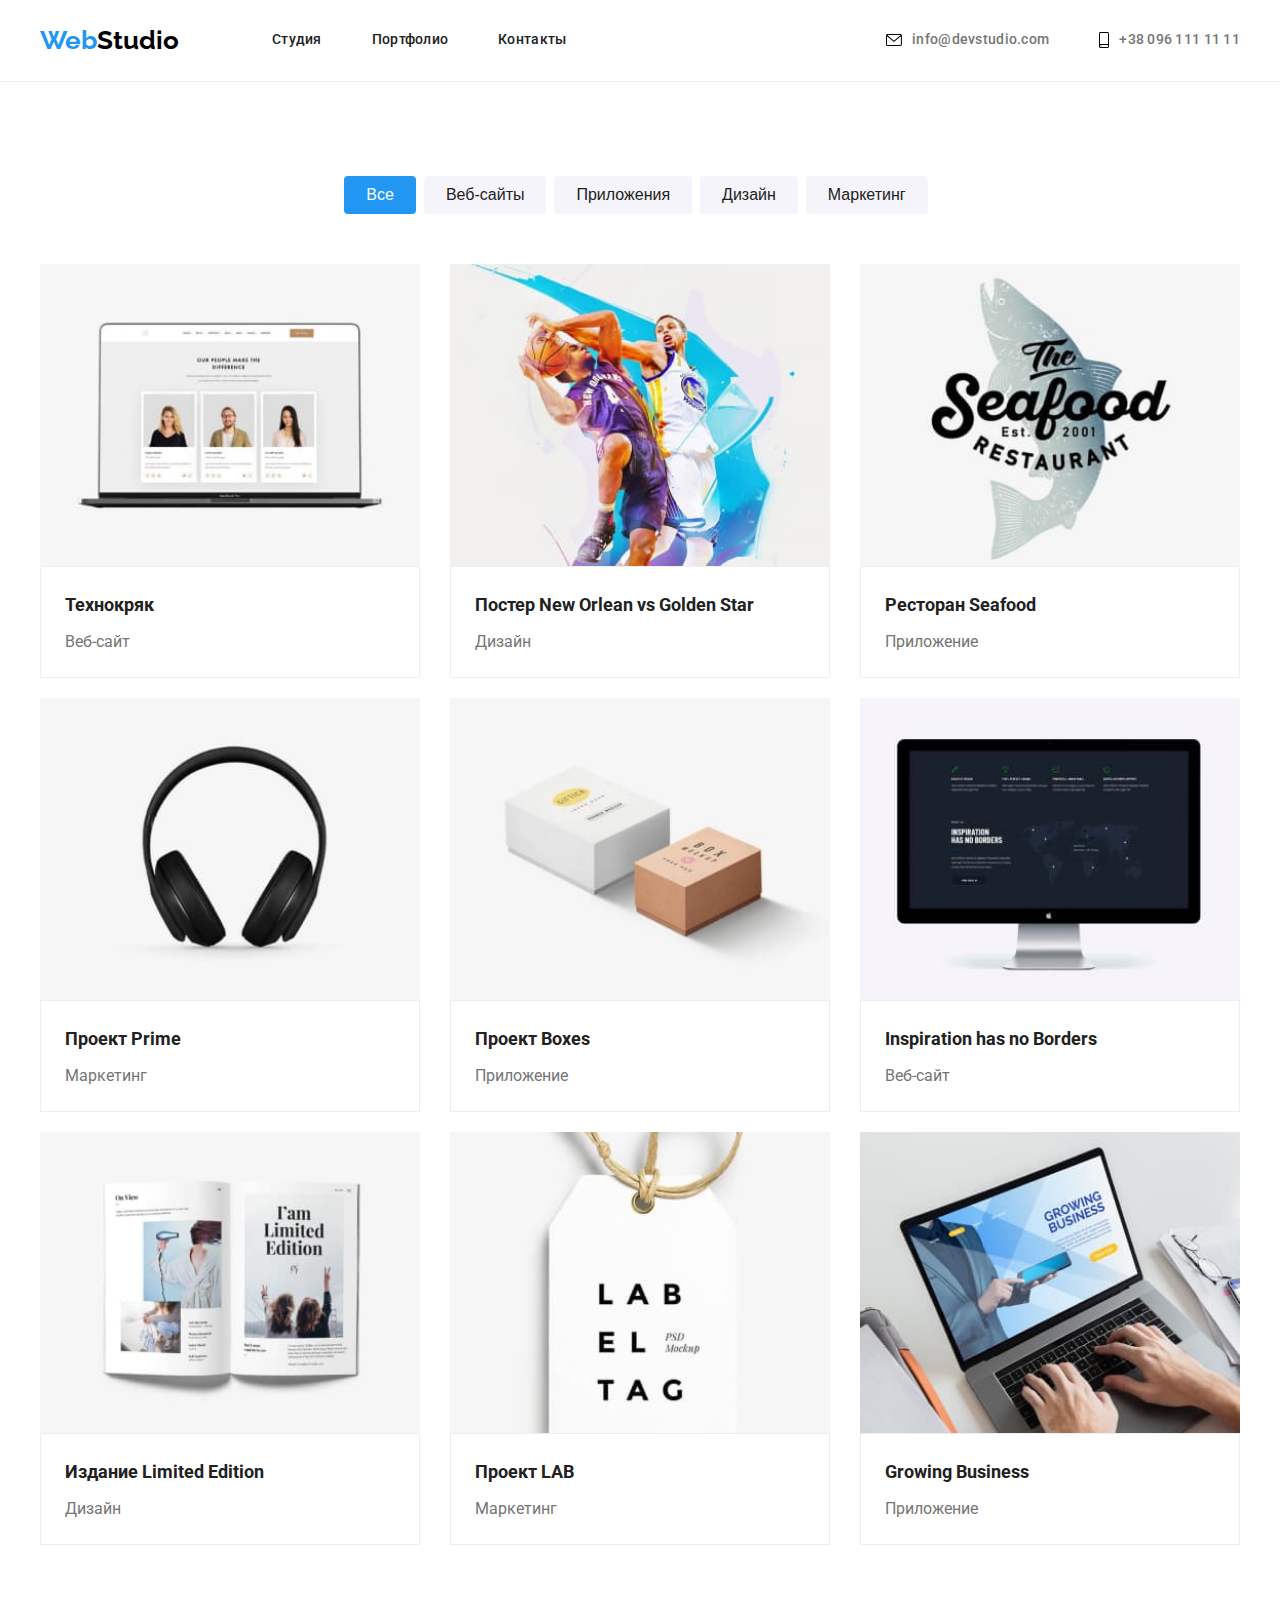
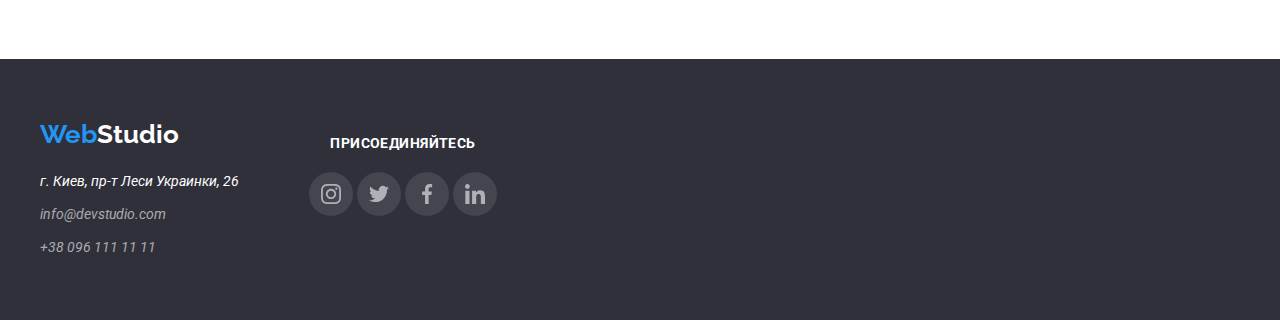
==== portfolio.html @ 83bab287 "copy 4 homework" ====
<!doctype html>
<html lang="ru">
    <head>
    <meta charset="utf-8">
    <meta http-equiv="x-ua-compatible" content="ie=edge">
    <meta name="viewport" content="width=device-width, initial-scale=1.0">
    <title>Портфолио</title>
    <link rel="preconnect" href="https://fonts.googleapis.com">
    <link rel="preconnect" href="https://fonts.gstatic.com" crossorigin>
    <link href="https://fonts.googleapis.com/css2?family=Raleway:wght@700&family=Roboto:wght@400;500;700;900&display=swap" rel="stylesheet">
    <link rel="stylesheet" href="css/styles.css">
    </head>

    <!--Шапка страницы-->
    
    <body>
    
        <header class="header">
            <div class="container">
                <nav class="header-navigation">
                    <a class="header-logo link" href="./index.html"> <span class="header-logo-w">Web</span>Studio</a>
        
                    <!--Навигация на другие страницы-->
                    <ul class="header-nav list">
                        <li><a class="portfolio-header-nav-link pre-pre-nav link" href="index.html">Студия</a></li>
                        <li><a class="portfolio-header-nav-link pre-pre-nav link" href="./portfolio.html">Портфолио</a></li>
                        <li><a class="portfolio-header-nav-link pre-pre-nav link" href="">Контакты</a></li>
                    </ul>
                </nav>
                <ul class="header-contakt list">
                    <li class="icon-contakt"> 
                        <svg class="icon-contackt-icon" width="16" height="12">
                            <use href="./images/icons.svg#icon-1envelope-hover"></use>
                        </svg>
                        <a class="header-contakt-mailto pre-nav link" href="mailto:info@devstudio.com">info@devstudio.com</a>
                    </li>
                    <li class="icon-contakt">
                        <svg class="icon-contackt-icon" width="10" height="16">
                            <use href="./images/icons.svg#icon-2smartphone"></use>
                        </svg>
                        <a class="header-contakt-tel pre-nav link" href="tel:+380961111111">+38 096 111 11 11</a>
                    </li> 
            </div>
        </header>
     
        <!--Уникальный контент страницы-->
        <main class="section">
            <section class="main-filters">
                <div class="container">
                    <h1 class="visually-hidden">Мои фильтры</h1>
                    <ul class="filters-ul list">
                        <li><button class="portfolio-button-b pre-button" type="button">Все</button></li>
                        <li><button class="portfolio-button pre-button" type="button">Веб-сайты</button></li>
                        <li><button class="portfolio-button pre-button" type="button">Приложения</button></li>
                        <li><button class="portfolio-button pre-button" type="button">Дизайн</button></li>
                        <li><button class="portfolio-button pre-button" type="button">Маркетинг</button></li>
                    </ul>
                </div>
            </section>

            <section class="main-projects">
                <div class="container">
                    <h2 class="visually-hidden">Мои проекты</h2>
                    <ul class="main-projects-ul list">
                        <li class="main-projects-li">
                            <div class="tumba">
                                <img class="projects-img" src="./images/projects/project1.jpg" alt="Технокряк" width="370" height="294">
                                <div class="projects-border">
                                    <h3 class="main-project-ul-title pre-title">Технокряк</h3>
                                    <p class="main-project-text pre-text" lang="ru">Веб-сайт</p>
                                </div>
                            </div>
                        </li>
                        <li class="main-projects-li">
                            <div class="tumba">
                                <img class="projects-img" src="./images/projects/project2.jpg" alt="Постер" width="370" height="294">
                                <div class="projects-border">
                                    <h3 class="main-project-ul-title pre-title">Постер New Orlean vs Golden Star</h3>
                                    <p class="main-project-text pre-text" lang="ru">Дизайн</p>
                                </div>
                            </div>
                        </li>
                        <li class="main-projects-li">
                            <div class="tumba">
                                <img class="projects-img" src="./images/projects/project3.jpg" alt="Ресторан Seafood" width="370" height="294">
                                <div class="projects-border">
                                    <h3 class="main-project-ul-title pre-title">Ресторан Seafood</h3>
                                    <p class="main-project-text pre-text" lang="ru">Приложение</p>
                                </div>
                            </div>
                        </li>
                        <li class="main-projects-li">
                            <div class="tumba">
                                <img class="projects-img" src="./images/projects/project4.jpg" alt="Проект Prime" width="370" height="294">
                                <div class="projects-border">
                                    <h3 class="main-project-ul-title pre-title">Проект Prime</h3>
                                    <p class="main-project-text pre-text" lang="en">Маркетинг</p>
                                </div>
                            </div>
                        </li>
                        <li class="main-projects-li">
                            <div class="tumba">
                                <img class="projects-img" src="./images/projects/project5.jpg" alt="Проект Boxes" width="370" height="294">
                                <div class="projects-border">
                                    <h3 class="main-project-ul-title pre-title">Проект Boxes</h3>
                                    <p class="main-project-text pre-text" lang="en">Приложение</p>
                                </div>
                            </div>
                        </li>
                        <li class="main-projects-li">
                            <div class="tumba">
                                <img class="projects-img" src="./images/projects/project6.jpg" alt="Inspiration has no Borders" width="370" height="294">
                                <div class="projects-border">
                                    <h3 class="main-project-ul-title pre-title">Inspiration has no Borders</h3>
                                    <p class="main-project-text pre-text" lang="en">Веб-сайт</p>
                                </div>
                            </div>
                        </li>
                        <li class="main-projects-li">
                            <div class="tumba">
                                <img class="projects-img" src="./images/projects/project7.jpg" alt="Издание Limited Edition" width="370" height="294">
                                <div class="projects-border">
                                    <h3 class="main-project-ul-title pre-title">Издание Limited Edition</h3>
                                    <p class="main-project-text pre-text" lang="en">Дизайн</p>
                                </div>
                            </div>
                        </li>
                        <li class="main-projects-li">
                            <div class="tumba">
                                <img class="projects-img" src="./images/projects/project8.jpg" alt="Проект LAB" width="370" height="294">
                                <div class="projects-border">
                                    <h3 class="main-project-ul-title pre-title">Проект LAB</h3>
                                    <p class="main-project-text pre-text" lang="en">Маркетинг</p>
                                </div>
                            </div>
                        </li>
                        <li class="main-projects-li">
                            <div class="tumba">
                                <img class="projects-img" src="./images/projects/project9.jpg" alt="Growing Business" width="370" height="294">
                                <div class="projects-border">
                                    <h3 class="main-project-ul-title pre-title">Growing Business</h3>
                                    <p class="main-project-text pre-text" lang="en">Приложение</p>
                                </div>
                            </div>
                        </li>
                    </ul>
                </div>
            </section>
        </main>
        <!--Footer-->
        <footer class="footer">
            <div class="container footer-conteiner">
                <div class="footer-conteiner-box">
                    <a class="footer-logo link" href="./index.html"> <span class="footer-logo-w">Web</span>Studio</a>
                    <address class="footer-contakt">
                        <ul class="footer-contakt-ul list">
                            <li> <a class="footer-contakt-address pre-nav pre-text link" href="https://goo.gl/maps/k5yf5XhUNcUCfMpx5" target="_blank" rel="noopener noreferrer">г. Киев, пр-т Леси Украинки, 26</a></li>
                            <li> <a class="footer-contakt-mailto pre-nav pre-text link" href="mailto:info@devstudio.com">info@devstudio.com</a></li>
                            <li> <a class="footer-contakt-tel pre-nav pre-text link" href="tel:+380961111111">+38 096 111 11 11</a></li>
                        </ul> 
                    </address>
                </div>
                <div class="footer-social-box">
                    <h2 class="footer-social-title">Присоединяйтесь</h2>
                    <ul class="footer-social-ul list">
                        <li class="footer-social-li">
                            <a href="" class="icon-social link">
                                <svg class="icon-social-icon" width="20" height="20">
                                    <use href="./images/icons.svg#icon-instagram"></use>
                                </svg>
                            </a>
                        </li>
                        <li class="footer-social-li">
                            <a href="" class="icon-social link">
                                <svg class="icon-social-icon" width="20" height="20">
                                    <use href="./images/icons.svg#icon-twitter"></use>
                                </svg>
                            </a>
                        </li>
                        <li class="footer-social-li">
                            <a href="" class="icon-social link">
                                <svg class="icon-social-icon" width="20" height="20">
                                    <use href="./images/icons.svg#icon-facebook"></use>
                                </svg>
                            </a>
                        </li>
                        <li class="footer-social-li">
                            <a href="" class="icon-social link">
                                <svg class="icon-social-icon" width="20" height="20">
                                    <use href="./images/icons.svg#icon-linkedin"></use>
                                </svg>
                            </a>
                        </li>
                    </ul>
                </div>
            </div>
        </footer>
    </body>
</html>
---- css/styles.css ----
:root {
  --text-color: #757575;
  --text-title-color: #212121;
  --footer-nav-color: rgba(255, 255, 255, 0.6);
  --heder-logo-s-color: #000000;
  --text-color-white: #ffffff;
  --accent-background-color-button: #188ce8;
  --accent-text-color: #2196f3;
  --margin-left-section-main: 30px;
}

body {
  margin: 0;

  background-color: #ffffff;
  color: #757575;
  font-family: Roboto;
  font-style: sans-serif;
  font-weight: normal;
}
.list {
  list-style: none;
}
.link {
  text-decoration: none;
}
.visually-hidden {
  display: none;
}

.header-logo:hover,
.header-logo:focus {
  color: var(--accent-background-color-button);
}
.pre-pre-nav:hover,
.pre-pre-nav:focus {
  color: var(--accent-background-color-button);
  cursor: pointer;
}
.pre-button:hover,
.pre-button:focus {
  background-color: var(--accent-background-color-button);
  color: var(--text-color-white);
  cursor: pointer;
}
.pre-nav:hover,
.pre-nav:focus {
  color: var(--accent-text-color);
}

/*-------------header-----------*/
.header {
  border-bottom: 1px solid #ececec;
}

.header .container {
  display: flex;
}

.header-navigation {
  display: flex;
  align-items: center;
}

.header-nav {
  display: flex;
}

.header-contakt {
  display: flex;
  margin-left: auto;
}

.header-logo {
  display: inline-block;
  margin-right: 93px;
  padding-top: 25px;
  padding-bottom: 25px;

  font-family: Raleway;
  font-weight: bold;
  font-size: 26px;
  line-height: 1.19;
  color: var(--heder-logo-s-color);
}

.header-logo-w {
  color: var(--accent-text-color);
}

.header-nav,
.header-contakt {
  font-weight: 500;
  font-size: 14px;
  line-height: 1.14;
  letter-spacing: 0.02em;
}

.header-nav-link {
  display: inline-block;
  margin-right: 50px;
  padding-top: 32px;
  padding-bottom: 32px;

  color: var(--text-title-color);
}

.header-contakt-mailto {
  margin-right: 50px;
}
.header-contakt-tel,
.header-contakt-mailto {
  display: inline-block;
  padding-top: 32px;
  padding-bottom: 32px;

  color: #757575;
}
.icon-contakt {
  display: flex;
  justify-content: center;
  align-items: center;
}
.icon-contakt:hover,
.icon-contakt:focus {
  fill: var(--accent-text-color);
  cursor: pointer;
}
.icon-contakt:hover .icon-contackt-icon,
.icon-contakt:focus .icon-contackt-icon {
  fill: var(--accent-text-color);
}
.icon-contackt-icon {
  margin-right: 10px;
}

.heading {
  background: #2f303a;

  max-width: 1600px;
  height: 600px;
  margin-left: auto;
  margin-right: auto;

  background-image: linear-gradient(
      rgba(47, 48, 58, 0.4),
      rgba(47, 48, 58, 0.4)
    ),
    url("../images/heading/developed.jpg");

  background-repeat: no-repeat;
  background-position: center;
  background-size: cover;

  padding-top: 200px;
  padding-bottom: 200px;
  text-align: center;
}

.heading-title {
  margin: 0 auto 30px auto;
  max-width: 650px;

  font-weight: 900;
  font-size: 44px;
  line-height: 1.36;
  color: var(--text-color-white);
}

.heading-button {
  display: inline-block;
  padding: 10px 32px;
  border-radius: 4px;

  font-weight: bold;
  font-size: 16px;
  line-height: 1.87;
  color: var(--text-color-white);
  background-color: #2196f3;
}

/*---------------main--------------------*/
.main-feature-title {
  font-weight: bold;
  font-size: 14px;
  line-height: 1.14;
  letter-spacing: 0.03em;
  text-transform: uppercase;
  color: var(--text-title-color);
  margin-bottom: 10px;
}
.main-feature-ul {
  display: flex;
  flex-wrap: wrap;
  margin-left: calc(-1 * var(--margin-left-section-main));
}
.main-feature-ul > .main-feature-li {
  flex-basis: calc(100% / 4 - 30px);
  margin-left: var(--margin-left-section-main);
}
.icon-feature {
  display: flex;
  justify-content: center;
  align-items: center;
  margin-bottom: 30px;
  width: 270px;
  height: 120px;
  background: #f5f4fa;
  border-radius: 4px;
}

.main-box {
  padding-bottom: 94px;
}
.main-box-ul {
  display: flex;
  flex-wrap: wrap;
  margin-left: calc(-1 * var(--margin-left-section-main));
}
.main-box-ul > .main-box-li {
  flex-basis: calc(100% / 4 - 30px);
  margin-left: var(--margin-left-section-main);
}
.main-team {
  background: #f5f4fa;
  border-radius: 4px;
  margin-right: auto;
  margin-left: auto;
}

.main-team-li {
  background-color: var(--text-color-white);
  box-shadow: 0px 1px 3px rgba(0, 0, 0, 0.12), 0px 1px 1px rgba(0, 0, 0, 0.14),
    0px 2px 1px rgba(0, 0, 0, 0.2);
  border-radius: 0px 0px 4px 4px;
}
.main-team-ul {
  display: flex;
  flex-wrap: wrap;
  margin-left: calc(-1 * var(--margin-left-section-main));
}
.main-team-ul > .main-team-li {
  flex-basis: calc(100% / 4 - 30px);
  margin-left: var(--margin-left-section-main);
}

.pre-text {
  font-size: 14px;
  line-height: 1.71;
}
.pre-title {
  font-weight: bold;
  font-size: 36px;
  line-height: 1.16;
  color: var(--text-title-color);
  text-align: center;
  margin-bottom: 50px;
}
.pre {
  margin-bottom: 10px;
  text-align: center;
}
.main-team-ul-title {
  font-weight: 500;
  font-size: 16px;
  line-height: 1.18;
  margin-bottom: 10px;
}
.main-team-text {
  font-size: 16px;
  line-height: 1.18;
  text-align: center;
  margin-bottom: 16px;
}
.social-ul {
  display: flex;
  justify-content: center;
  margin-bottom: 30px;
}
.main-team-social-li:not(:last-child) {
  margin-right: 10px;
}

.icon-social {
  display: flex;
  width: 44px;
  height: 44px;
  align-items: center;
  justify-content: center;
  border-radius: 50%;
  fill: #afb1b8;
  background: rgba(255, 255, 255, 0.1);
}
.icon-social:hover,
.icon-social:focus {
  background-color: var(--accent-text-color);
  cursor: pointer;
}
.icon-social:hover .icon-social-icon,
.icon-social:focus .icon-social-icon {
  fill: var(--text-color-white);
}
.main-client-ul {
  display: flex;
}

.icon-client {
  display: flex;
  width: 170px;
  height: 92px;
  border: 1px solid #afb1b8;
  margin-right: 30px;
  justify-content: center;
  align-items: center;
  border-radius: 4px;
}
.icon-client-icon {
  fill: #afb1b8;
}

.icon-client:hover,
.icon-client:focus {
  border-color: var(--accent-text-color);
  cursor: pointer;
}

.icon-client:hover .icon-client-icon,
.icon-client:focus .icon-client-icon {
  fill: var(--accent-text-color);
}

img {
  display: block;
  min-width: 100%;
  height: auto;
}

.img-team {
  margin-bottom: 30px;
}
/*------------------footer-----------------*/
.footer {
  display: flex;
  margin-right: auto;
  margin-left: auto;
  background: #2f303a;
}
.footer-conteiner {
  display: flex;
}
.footer-conteiner-box {
  display: flex;
  flex-direction: column;
  align-items: baseline;
}
.footer-logo {
  display: block;
  font-family: Raleway;
  font-weight: bold;
  font-size: 26px;
  line-height: 1.19;
  color: var(--text-color-white);
  padding-top: 60px;
  margin-bottom: 20px;
}
.footer-logo-w {
  color: var(--accent-text-color);
}
.footer-contakt {
  display: flex;
}
.footer-contakt-ul {
  display: block;
  padding-bottom: 60px;
}
.footer-contakt-address {
  display: block;
  margin-bottom: 9px;
  color: var(--text-color-white);
}
.footer-contakt-mailto {
  display: block;
  margin-bottom: 9px;
  color: rgba(255, 255, 255, 0.6);
}
.footer-contakt-tel {
  display: block;
  color: rgba(255, 255, 255, 0.6);
}
.footer-social-box {
  display: flex;
  flex-direction: column;
  align-items: center;
  margin-left: 70px;
  padding-top: 72px;
  padding-bottom: 100px;
}
.footer-social-title {
  font-family: Roboto;
  font-style: normal;
  font-weight: bold;
  font-size: 14px;
  line-height: 1.14;
  letter-spacing: 0.03em;
  text-transform: uppercase;
  color: var(--text-color-white);
  margin-bottom: 20px;
}
.footer-social-ul {
  display: block;
  align-items: center;
  justify-content: center;
}
.footer-social-li {
  display: inline-block;
  align-items: center;
}

/*-----------------------Portfolio-------------------------*/
/*---------------Header---------------*/
.portfolio-header-nav-link {
  display: inline-block;
  margin-right: 50px;
  padding-top: 32px;
  padding-bottom: 32px;

  color: var(--text-title-color);
}

.portfolio-header-contakt-mailto,
.portfolio-header-contakt-tel {
  color: var(--text-color);
}
.portfolio-header-contakt-mailto {
  display: inline-block;
  margin-right: 50px;
  padding-top: 32px;
  padding-bottom: 32px;
}

.portfolio-header-contakt-tel {
  display: inline-block;
  padding-top: 32px;
  padding-bottom: 32px;
}
/*--------------Button-------------*/
.main-filters {
  display: flex;
}

.filters-ul {
  display: flex;
  justify-content: center;
}
.pre-button {
  font-weight: 500;
  font-size: 16px;
  line-height: 1.62;
  border: none;
}
.portfolio-button-b {
  display: inline-block;
  padding: 6px 22px;
  margin-right: 8px;
  margin-bottom: 50px;
  border-radius: 4px;

  color: var(--text-color-white);
  background-color: var(--accent-text-color);
}
.portfolio-button {
  display: inline-block;
  padding: 6px 22px;
  margin-right: 8px;
  margin-bottom: 50px;

  color: var(--text-title-color);
  background: #f5f4fa;
  border-radius: 4px;
}
/*-----------Main--------------*/

.main-projects-ul {
  display: flex;
  flex-wrap: wrap;
  margin-left: calc(-1 * var(--margin-left-section-main));
}
.main-projects-li {
  flex-basis: calc(100% / 3 - 30px);
  margin-left: var(--margin-left-section-main);
}
.tumba:hover,
.tumba:focus {
  box-shadow: 0px 1px 1px rgba(0, 0, 0, 0.12), 0px 4px 4px rgba(0, 0, 0, 0.06),
    1px 4px 6px rgba(0, 0, 0, 0.16);
  cursor: pointer;
}

.projects-border {
  border: 1px solid #eeeeee;
  margin-bottom: 20px;
}
.main-project-ul-title {
  margin: 20px 24px 4px 24px;
  text-align: left;

  font-size: 18px;
  line-height: 2;
}

.main-project-text {
  margin: 0px 24px 20px 24px;
  text-align: left;

  font-size: 16px;
  line-height: 1.87;
}

/*----------container-----------------*/
p,
h1,
h2,
h3,
h4 {
  margin-top: 0;
  margin-bottom: 0;
}
ul {
  margin-top: 0;
  margin-bottom: 0;
  padding-left: 0;
}
.container {
  width: 1200px;
  padding-left: 15px;
  padding-right: 15px;
  margin: 0 auto;
  align-items: center;
}
.section {
  padding-top: 94px;
  padding-bottom: 94px;
}
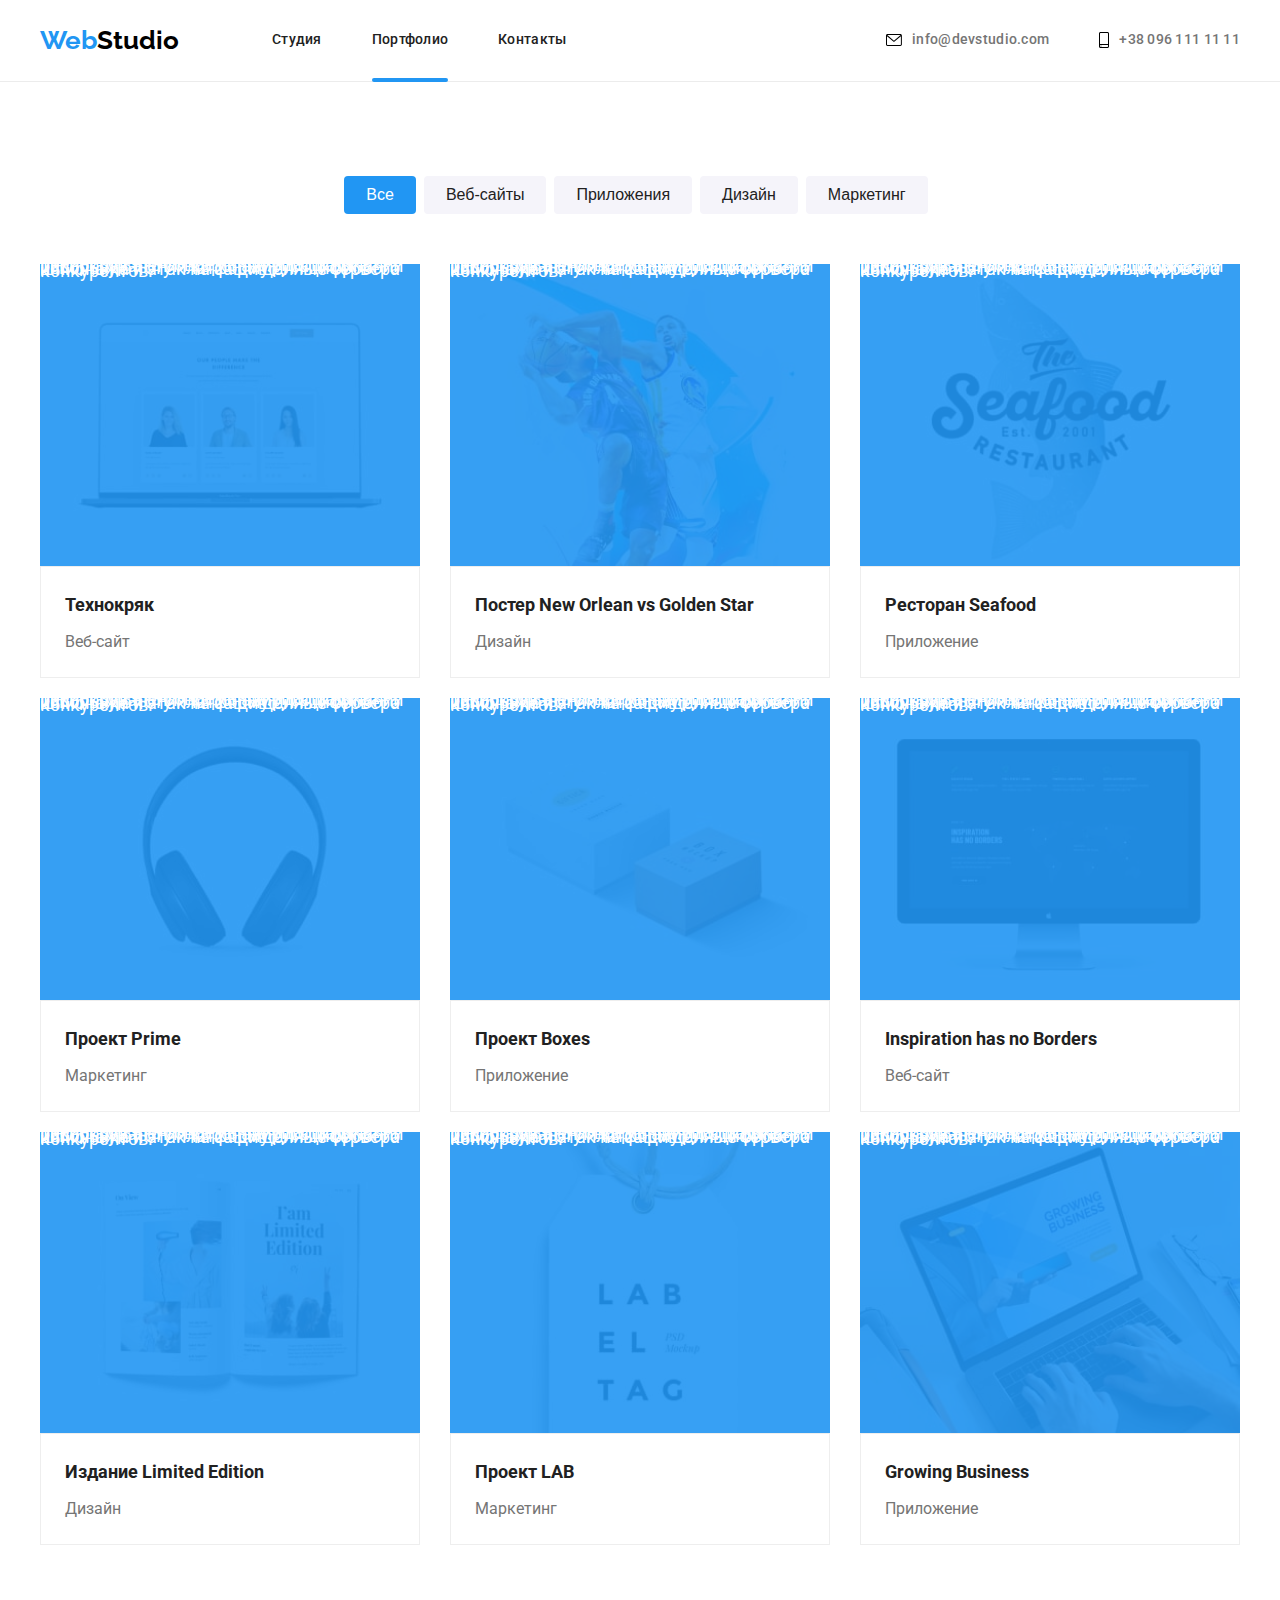
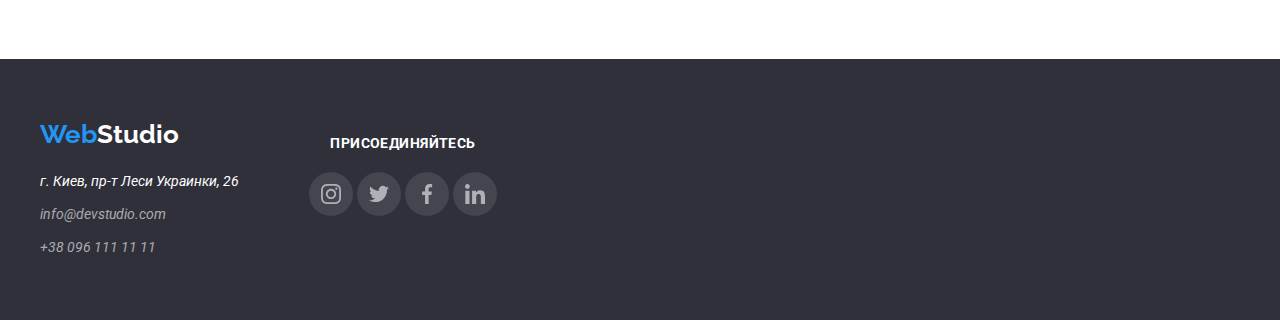
==== commit 8d372fa6: "осталось портфолио" ====
--- a/portfolio.html
+++ b/portfolio.html
@@ -23,7 +23,7 @@
                     <!--Навигация на другие страницы-->
                     <ul class="header-nav list">
                         <li><a class="portfolio-header-nav-link pre-pre-nav link" href="index.html">Студия</a></li>
-                        <li><a class="portfolio-header-nav-link pre-pre-nav link" href="./portfolio.html">Портфолио</a></li>
+                        <li><a class="portfolio-header-nav-link pre-pre-nav link current" href="./portfolio.html">Портфолио</a></li>
                         <li><a class="portfolio-header-nav-link pre-pre-nav link" href="">Контакты</a></li>
                     </ul>
                 </nav>
@@ -64,7 +64,12 @@
                     <ul class="main-projects-ul list">
                         <li class="main-projects-li">
                             <div class="tumba">
-                                <img class="projects-img" src="./images/projects/project1.jpg" alt="Технокряк" width="370" height="294">
+                                <div class="projects-overlay">
+                                    <img class="projects-img" src="./images/projects/project1.jpg" alt="Технокряк" width="370" height="294">
+                                    <p class="projects-overlay-text">Технокряк это современная площадка распространения коронавируса. Компании используют эту платформу для цифрового
+                                        шпионажа и атак на защищённые сервера конкурентов.
+                                    </p>
+                                </div>
                                 <div class="projects-border">
                                     <h3 class="main-project-ul-title pre-title">Технокряк</h3>
                                     <p class="main-project-text pre-text" lang="ru">Веб-сайт</p>
@@ -73,7 +78,12 @@
                         </li>
                         <li class="main-projects-li">
                             <div class="tumba">
-                                <img class="projects-img" src="./images/projects/project2.jpg" alt="Постер" width="370" height="294">
+                                <div class="projects-overlay">
+                                    <img class="projects-img" src="./images/projects/project2.jpg" alt="Постер" width="370" height="294">
+                                    <p class="projects-overlay-text">Технокряк это современная площадка распространения коронавируса. Компании используют
+                                        эту платформу для цифрового шпионажа и атак на защищённые сервера конкурентов.
+                                    </p>
+                                </div>
                                 <div class="projects-border">
                                     <h3 class="main-project-ul-title pre-title">Постер New Orlean vs Golden Star</h3>
                                     <p class="main-project-text pre-text" lang="ru">Дизайн</p>
@@ -82,7 +92,12 @@
                         </li>
                         <li class="main-projects-li">
                             <div class="tumba">
-                                <img class="projects-img" src="./images/projects/project3.jpg" alt="Ресторан Seafood" width="370" height="294">
+                                <div class="projects-overlay">
+                                    <img class="projects-img" src="./images/projects/project3.jpg" alt="Ресторан Seafood" width="370" height="294">
+                                    <p class="projects-overlay-text">Технокряк это современная площадка распространения коронавируса. Компании используют
+                                        эту платформу для цифрового шпионажа и атак на защищённые сервера конкурентов.
+                                    </p>
+                                </div>
                                 <div class="projects-border">
                                     <h3 class="main-project-ul-title pre-title">Ресторан Seafood</h3>
                                     <p class="main-project-text pre-text" lang="ru">Приложение</p>
@@ -91,7 +106,12 @@
                         </li>
                         <li class="main-projects-li">
                             <div class="tumba">
-                                <img class="projects-img" src="./images/projects/project4.jpg" alt="Проект Prime" width="370" height="294">
+                                <div class="projects-overlay">
+                                    <img class="projects-img" src="./images/projects/project4.jpg" alt="Проект Prime" width="370" height="294">
+                                    <p class="projects-overlay-text">Технокряк это современная площадка распространения коронавируса. Компании используют
+                                        эту платформу для цифрового шпионажа и атак на защищённые сервера конкурентов.
+                                    </p>
+                                </div>
                                 <div class="projects-border">
                                     <h3 class="main-project-ul-title pre-title">Проект Prime</h3>
                                     <p class="main-project-text pre-text" lang="en">Маркетинг</p>
@@ -100,7 +120,12 @@
                         </li>
                         <li class="main-projects-li">
                             <div class="tumba">
-                                <img class="projects-img" src="./images/projects/project5.jpg" alt="Проект Boxes" width="370" height="294">
+                                <div class="projects-overlay">
+                                    <img class="projects-img" src="./images/projects/project5.jpg" alt="Проект Boxes" width="370" height="294">
+                                    <p class="projects-overlay-text">Технокряк это современная площадка распространения коронавируса. Компании используют
+                                        эту платформу для цифрового шпионажа и атак на защищённые сервера конкурентов.
+                                    </p>
+                                </div>
                                 <div class="projects-border">
                                     <h3 class="main-project-ul-title pre-title">Проект Boxes</h3>
                                     <p class="main-project-text pre-text" lang="en">Приложение</p>
@@ -109,7 +134,12 @@
                         </li>
                         <li class="main-projects-li">
                             <div class="tumba">
-                                <img class="projects-img" src="./images/projects/project6.jpg" alt="Inspiration has no Borders" width="370" height="294">
+                                <div class="projects-overlay">
+                                    <img class="projects-img" src="./images/projects/project6.jpg" alt="Inspiration has no Borders" width="370" height="294">
+                                    <p class="projects-overlay-text">Технокряк это современная площадка распространения коронавируса. Компании используют
+                                        эту платформу для цифрового шпионажа и атак на защищённые сервера конкурентов.
+                                    </p>
+                                </div>
                                 <div class="projects-border">
                                     <h3 class="main-project-ul-title pre-title">Inspiration has no Borders</h3>
                                     <p class="main-project-text pre-text" lang="en">Веб-сайт</p>
@@ -118,7 +148,12 @@
                         </li>
                         <li class="main-projects-li">
                             <div class="tumba">
-                                <img class="projects-img" src="./images/projects/project7.jpg" alt="Издание Limited Edition" width="370" height="294">
+                                <div class="projects-overlay">
+                                    <img class="projects-img" src="./images/projects/project7.jpg" alt="Издание Limited Edition" width="370" height="294">
+                                    <p class="projects-overlay-text">Технокряк это современная площадка распространения коронавируса. Компании используют
+                                        эту платформу для цифрового шпионажа и атак на защищённые сервера конкурентов.
+                                    </p>
+                                </div>
                                 <div class="projects-border">
                                     <h3 class="main-project-ul-title pre-title">Издание Limited Edition</h3>
                                     <p class="main-project-text pre-text" lang="en">Дизайн</p>
@@ -127,7 +162,12 @@
                         </li>
                         <li class="main-projects-li">
                             <div class="tumba">
-                                <img class="projects-img" src="./images/projects/project8.jpg" alt="Проект LAB" width="370" height="294">
+                                <div class="projects-overlay">
+                                    <img class="projects-img" src="./images/projects/project8.jpg" alt="Проект LAB" width="370" height="294">
+                                    <p class="projects-overlay-text">Технокряк это современная площадка распространения коронавируса. Компании используют
+                                        эту платформу для цифрового шпионажа и атак на защищённые сервера конкурентов.
+                                    </p>
+                                </div>
                                 <div class="projects-border">
                                     <h3 class="main-project-ul-title pre-title">Проект LAB</h3>
                                     <p class="main-project-text pre-text" lang="en">Маркетинг</p>
@@ -136,7 +176,12 @@
                         </li>
                         <li class="main-projects-li">
                             <div class="tumba">
-                                <img class="projects-img" src="./images/projects/project9.jpg" alt="Growing Business" width="370" height="294">
+                                <div class="projects-overlay">
+                                    <img class="projects-img" src="./images/projects/project9.jpg" alt="Growing Business" width="370" height="294">
+                                    <p class="projects-overlay-text">Технокряк это современная площадка распространения коронавируса. Компании используют
+                                        эту платформу для цифрового шпионажа и атак на защищённые сервера конкурентов.
+                                    </p>
+                                </div>
                                 <div class="projects-border">
                                     <h3 class="main-project-ul-title pre-title">Growing Business</h3>
                                     <p class="main-project-text pre-text" lang="en">Приложение</p>
--- a/css/styles.css
+++ b/css/styles.css
@@ -7,6 +7,8 @@
   --accent-background-color-button: #188ce8;
   --accent-text-color: #2196f3;
   --margin-left-section-main: 30px;
+  --timing-function: cubic-bezier(0.4, 0, 0.2, 1);
+  --transition-duration: 2000ms;
 }
 
 body {
@@ -82,6 +84,7 @@
   font-size: 26px;
   line-height: 1.19;
   color: var(--heder-logo-s-color);
+  transition: color var(--transition-duration) var(--timing-function);
 }
 
 .header-logo-w {
@@ -103,6 +106,26 @@
   padding-bottom: 32px;
 
   color: var(--text-title-color);
+
+  position: relative;
+  transition: background-color var(--transition-duration) var(--timing-function);
+}
+
+.current:after {
+  content: "";
+
+  position: absolute;
+  left: 0;
+  bottom: -1.5px;
+
+  display: block;
+  width: 100%;
+  height: 4px;
+  background-color: var(--accent-text-color);
+  border-radius: 2px;
+}
+.pre-pre-nav {
+  transition: color var(--transition-duration) var(--timing-function);
 }
 
 .header-contakt-mailto {
@@ -115,7 +138,9 @@
   padding-bottom: 32px;
 
   color: #757575;
-}
+  transition: color var(--transition-duration) var(--timing-function);
+}
+
 .icon-contakt {
   display: flex;
   justify-content: center;
@@ -132,9 +157,11 @@
 }
 .icon-contackt-icon {
   margin-right: 10px;
+  transition: fill var(--transition-duration) var(--timing-function);
 }
 
 .heading {
+  position: relative;
   background: #2f303a;
 
   max-width: 1600px;
@@ -221,6 +248,30 @@
   flex-basis: calc(100% / 4 - 30px);
   margin-left: var(--margin-left-section-main);
 }
+.main-box-li {
+  position: relative;
+  display: flex;
+}
+
+.position {
+  position: absolute;
+  left: 0;
+  bottom: 0;
+
+  display: flex;
+  justify-content: center;
+  align-items: center;
+  width: 100%;
+  height: 70px;
+
+  font-weight: bold;
+  font-size: 14px;
+  line-height: 1.14;
+  letter-spacing: 0.03em;
+  color: #ffffff;
+  background: rgba(47, 48, 58, 0.8);
+}
+
 .main-team {
   background: #f5f4fa;
   border-radius: 4px;
@@ -290,7 +341,12 @@
   border-radius: 50%;
   fill: #afb1b8;
   background: rgba(255, 255, 255, 0.1);
-}
+  transition: background-color var(--transition-duration) var(--timing-function);
+}
+.icon-social-icon {
+  transition: fill var(--transition-duration) var(--timing-function);
+}
+
 .icon-social:hover,
 .icon-social:focus {
   background-color: var(--accent-text-color);
@@ -313,9 +369,11 @@
   justify-content: center;
   align-items: center;
   border-radius: 4px;
+  transition: background-color var(--transition-duration) var(--timing-function);
 }
 .icon-client-icon {
   fill: #afb1b8;
+  transition: fill var(--transition-duration) var(--timing-function);
 }
 
 .icon-client:hover,
@@ -377,15 +435,18 @@
   display: block;
   margin-bottom: 9px;
   color: var(--text-color-white);
+  transition: color var(--transition-duration) var(--timing-function);
 }
 .footer-contakt-mailto {
   display: block;
   margin-bottom: 9px;
   color: rgba(255, 255, 255, 0.6);
+  transition: color var(--transition-duration) var(--timing-function);
 }
 .footer-contakt-tel {
   display: block;
   color: rgba(255, 255, 255, 0.6);
+  transition: color var(--transition-duration) var(--timing-function);
 }
 .footer-social-box {
   display: flex;
@@ -425,6 +486,8 @@
   padding-bottom: 32px;
 
   color: var(--text-title-color);
+
+  position: relative;
 }
 
 .portfolio-header-contakt-mailto,
@@ -443,6 +506,7 @@
   padding-top: 32px;
   padding-bottom: 32px;
 }
+
 /*--------------Button-------------*/
 .main-filters {
   display: flex;
@@ -515,7 +579,25 @@
   font-size: 16px;
   line-height: 1.87;
 }
-
+.projects-overlay {
+  position: relative;
+  overflow: hidden;
+}
+
+.projects-overlay-text {
+  position: absolute;
+  top: 0;
+  left: 0;
+  height: 100%;
+  overflow: auto;
+  font-family: Roboto;
+  font-style: normal;
+  font-weight: normal;
+  font-size: 18px;
+  line-height: 1.55px;
+  color: var(--text-color-white);
+  background: rgba(33, 150, 243, 0.9);
+}
 /*----------container-----------------*/
 p,
 h1,
@@ -541,3 +623,52 @@
   padding-top: 94px;
   padding-bottom: 94px;
 }
+/*---------modal---------*/
+.backdrop {
+  position: fixed;
+  top: 0;
+  left: 0;
+  width: 100vw;
+  height: 100vh;
+  background: rgba(0, 0, 0, 0.2);
+  opacity: 1;
+
+  transition: opacity;
+  transition-duration: var(--transition-duration);
+  transition-timing-function: var(--timing-function);
+}
+
+.backdrop.is-hidden {
+  opacity: 0;
+  pointer-events: none;
+  visibility: visible;
+}
+.modal-window {
+  width: 528px;
+  height: 521px;
+
+  position: absolute;
+  top: 50%;
+  left: 50%;
+  transform: translate(-50%, -50%);
+  background: #ffffff;
+}
+.modal-close-btn {
+  display: flex;
+  width: 30px;
+  height: 30px;
+  align-items: center;
+  justify-content: center;
+  border-radius: 50%;
+
+  position: absolute;
+  top: 8px;
+  right: 8px;
+
+  background: #ffffff;
+  border: 1px solid rgba(0, 0, 0, 0.1);
+}
+.modal-close-icon {
+  display: flex;
+  fill: #000000;
+}
